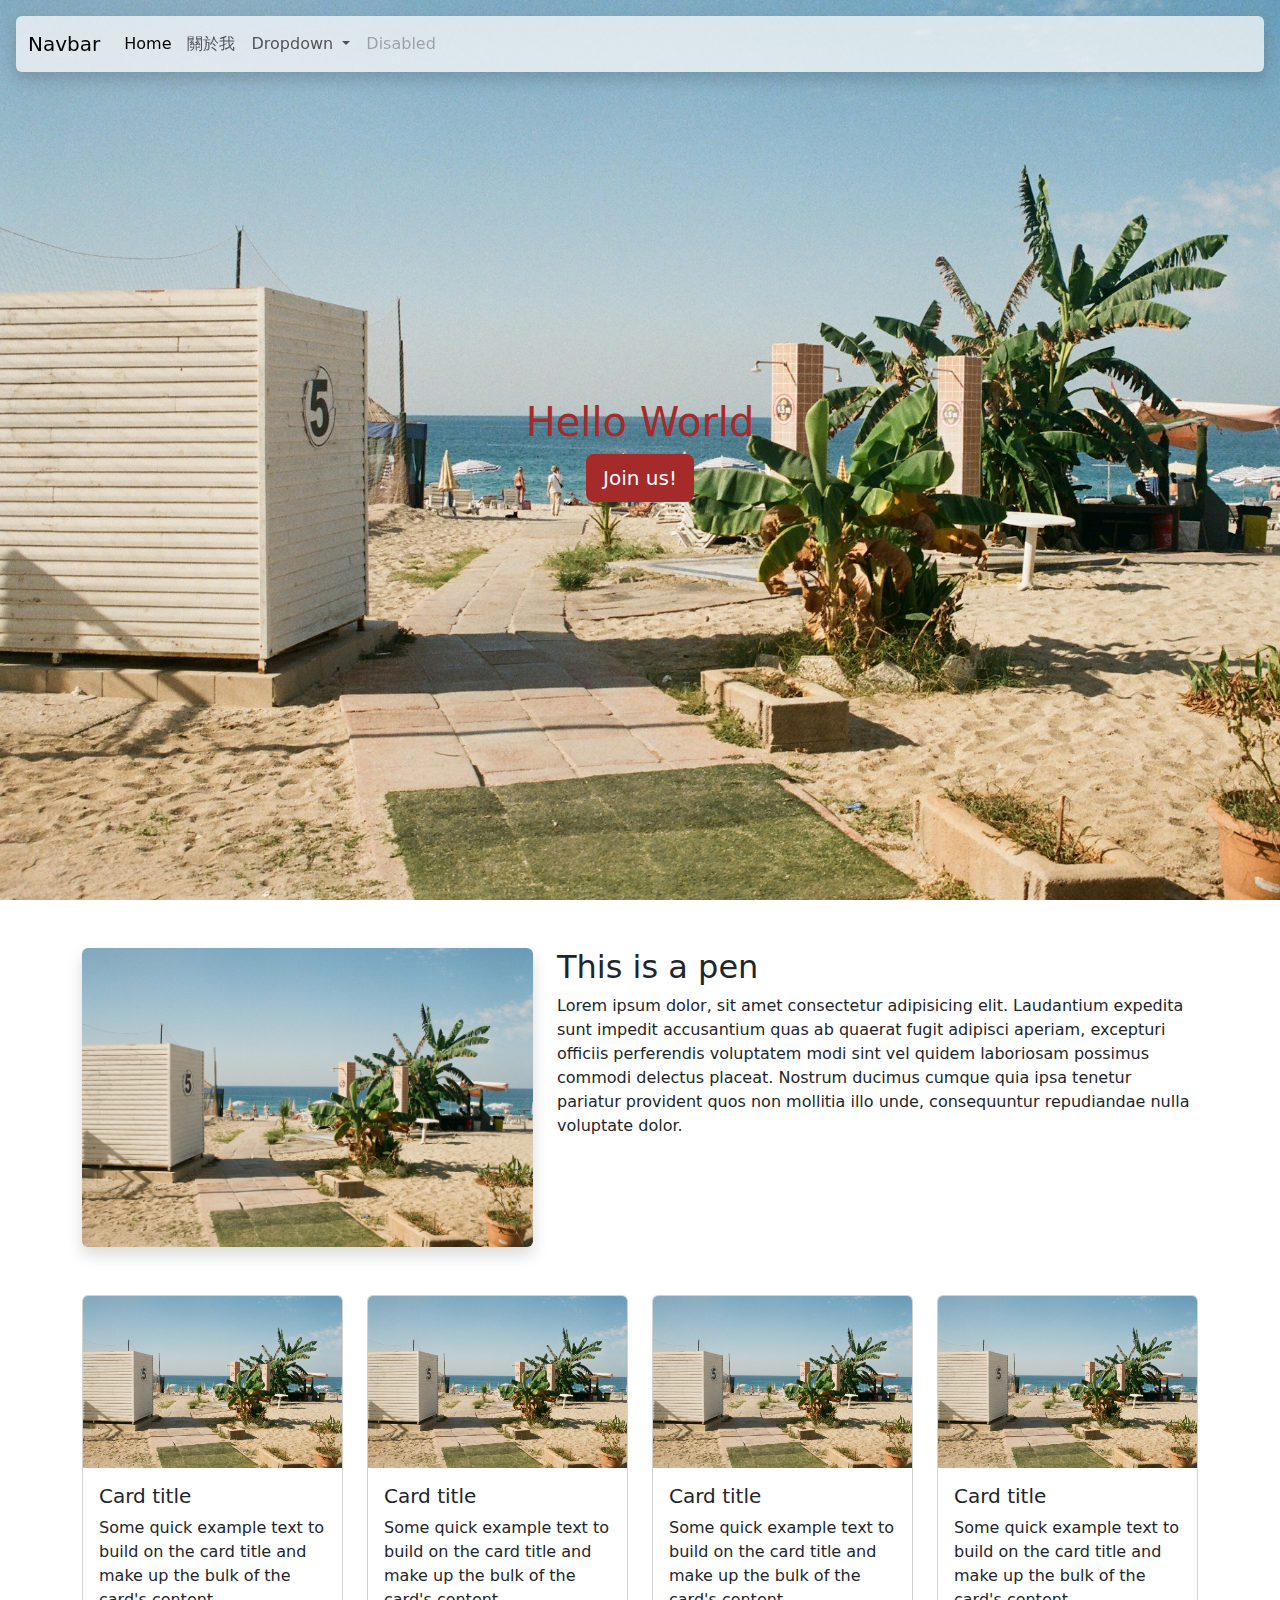
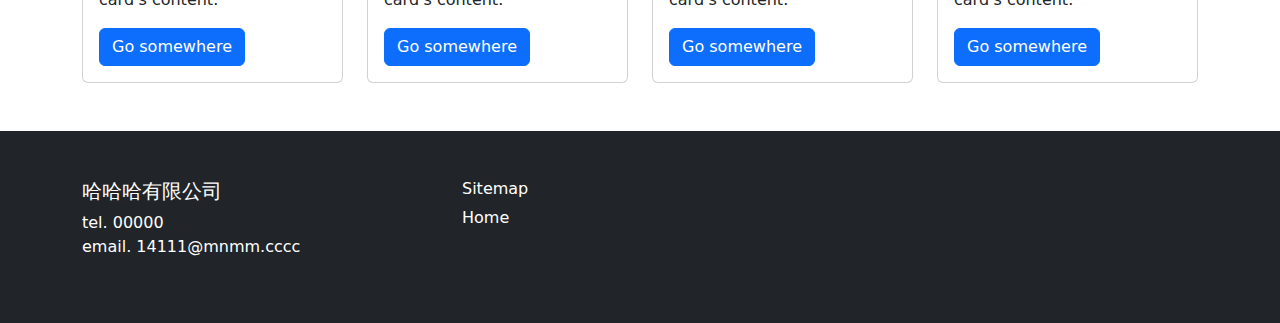
==== index.html @ 7af7a574 "Add files via upload" ====
<!doctype html>
<html lang="zh-Hant">

<head>
    <meta charset="utf-8">
    <meta name="viewport" content="width=device-width, initial-scale=1">
    <title>Bootstrap demo</title>

    <link href="https://cdn.jsdelivr.net/npm/bootstrap@5.3.3/dist/css/bootstrap.min.css" rel="stylesheet"
        integrity="sha384-QWTKZyjpPEjISv5WaRU9OFeRpok6YctnYmDr5pNlyT2bRjXh0JMhjY6hW+ALEwIH" crossorigin="anonymous">
    <link rel="stylesheet" href="style.css">

</head>

<body>
    <nav class="navbar navbar-expand-lg bg-body-tertiary fixed-top bg-opacity-75 m-3 rounded shadow">
        <div class="container-fluid">
            <a class="navbar-brand" href="#">Navbar</a>
            <button class="navbar-toggler" type="button" data-bs-toggle="collapse"
                data-bs-target="#navbarSupportedContent" aria-controls="navbarSupportedContent" aria-expanded="false"
                aria-label="Toggle navigation">
                <span class="navbar-toggler-icon"></span>
            </button>
            <div class="collapse navbar-collapse" id="navbarSupportedContent">
                <ul class="navbar-nav me-auto mb-2 mb-lg-0">
                    <li class="nav-item">
                        <a class="nav-link active" aria-current="page" href="index.html">Home</a>
                    </li>
                    <li class="nav-item">
                        <a class="nav-link" href="about.html">關於我</a>
                    </li>
                    <li class="nav-item dropdown">
                        <a class="nav-link dropdown-toggle" href="#" role="button" data-bs-toggle="dropdown"
                            aria-expanded="false">
                            Dropdown
                        </a>
                        <ul class="dropdown-menu">
                            <li><a class="dropdown-item" href="#">Action</a></li>
                            <li><a class="dropdown-item" href="#">Another action</a></li>
                            <li>
                                <hr class="dropdown-divider">
                            </li>
                            <li><a class="dropdown-item" href="#">Something else here</a></li>
                        </ul>
                    </li>
                    <li class="nav-item">
                        <a class="nav-link disabled" aria-disabled="true">Disabled</a>
                    </li>
                </ul>
            </div>
        </div>
    </nav>

    <!-- 這裡是大圖 -->
    <div class="heroimg w-100 vh-100 d-flex justify-content-center align-items-center">
        <div class="slogan">
            <h1 class="text-monkey">Hello World</h1>
            <div class="text-center">
                <a href="#" class="btn btn-lg btn-monkey">Join us!</a>
            </div>
        </div>
    </div>
    <!-- 大圖結束 -->

    <!-- 內容開始 -->
    <div class="container my-5">
        <div class="row">
            <div class="col-5">
                <img src="bg.jpg" class="img-fluid shadow rounded" alt="">
            </div>
            <div class="col">
                <h2>This is a pen</h2>
                <p>Lorem ipsum dolor, sit amet consectetur adipisicing elit. Laudantium expedita sunt impedit
                    accusantium quas ab quaerat fugit adipisci aperiam, excepturi officiis perferendis voluptatem modi
                    sint vel quidem laboriosam possimus commodi delectus placeat. Nostrum ducimus cumque quia ipsa
                    tenetur pariatur provident quos non mollitia illo unde, consequuntur repudiandae nulla voluptate
                    dolor.</p>
            </div>
        </div>
    </div>

    <!-- 卡片開始 -->
    <div class="container my-5">
        <div class="row">
            <div class="col">
                <div class="card">
                    <img src="bg.jpg" class="card-img-top" alt="...">
                    <div class="card-body">
                        <h5 class="card-title">Card title</h5>
                        <p class="card-text">Some quick example text to build on the card title and make up the bulk of
                            the card's content.</p>
                        <a href="#" class="btn btn-primary">Go somewhere</a>
                    </div>
                </div>
            </div>
            <div class="col">
                <div class="card">
                    <img src="bg.jpg" class="card-img-top" alt="...">
                    <div class="card-body">
                        <h5 class="card-title">Card title</h5>
                        <p class="card-text">Some quick example text to build on the card title and make up the bulk of
                            the card's content.</p>
                        <a href="#" class="btn btn-primary">Go somewhere</a>
                    </div>
                </div>
            </div>
            <div class="col">
                <div class="card">
                    <img src="bg.jpg" class="card-img-top" alt="...">
                    <div class="card-body">
                        <h5 class="card-title">Card title</h5>
                        <p class="card-text">Some quick example text to build on the card title and make up the bulk of
                            the card's content.</p>
                        <a href="#" class="btn btn-primary">Go somewhere</a>
                    </div>
                </div>
            </div>
            <div class="col">
                <div class="card">
                    <img src="bg.jpg" class="card-img-top" alt="...">
                    <div class="card-body">
                        <h5 class="card-title">Card title</h5>
                        <p class="card-text">Some quick example text to build on the card title and make up the bulk of
                            the card's content.</p>
                        <a href="#" class="btn btn-primary">Go somewhere</a>
                    </div>
                </div>
            </div>
        </div>
    </div>

    <div class="container-fluid bg-dark text-white py-5">
        <div class="container">
            <div class="row">
                <div class="col-4">
                    <h5>哈哈哈有限公司</h5>
                    <p>tel. 00000<br>
                        email. 14111@mnmm.cccc</p>
                </div>
                <div class="col">
                    <h6>Sitemap</h6>
                    <p>Home</p>
                    <p></p>
                </div>
            </div>
        </div>
    </div>


    <script src="https://cdn.jsdelivr.net/npm/bootstrap@5.3.3/dist/js/bootstrap.bundle.min.js"
        integrity="sha384-YvpcrYf0tY3lHB60NNkmXc5s9fDVZLESaAA55NDzOxhy9GkcIdslK1eN7N6jIeHz"
        crossorigin="anonymous"></script>
</body>

</html>
---- style.css ----
.heroimg {
    background-image: url(bg.jpg);
    background-size: cover;
}

.text-monkey {
    color: brown;
}

.btn-monkey {
    background-color: brown;
    color: #fff;
}

.btn-monkey:hover {
    background-color: rgb(198, 83, 83);
    color: #fff;
}

.card {
    transition: all .4s; /* 讓動畫產生漸變（不會突然跳出來）*/
}

.card:hover {
    transform: translate(-5px, -5px) rotate(-1deg); /* 往左移5px、上移5px、逆時針選轉1度 */
    box-shadow: 5px 5px 5px #e2e2e2; /* 陰影，右移5px、下移5px、模糊程度5px、陰影顏色 */
}
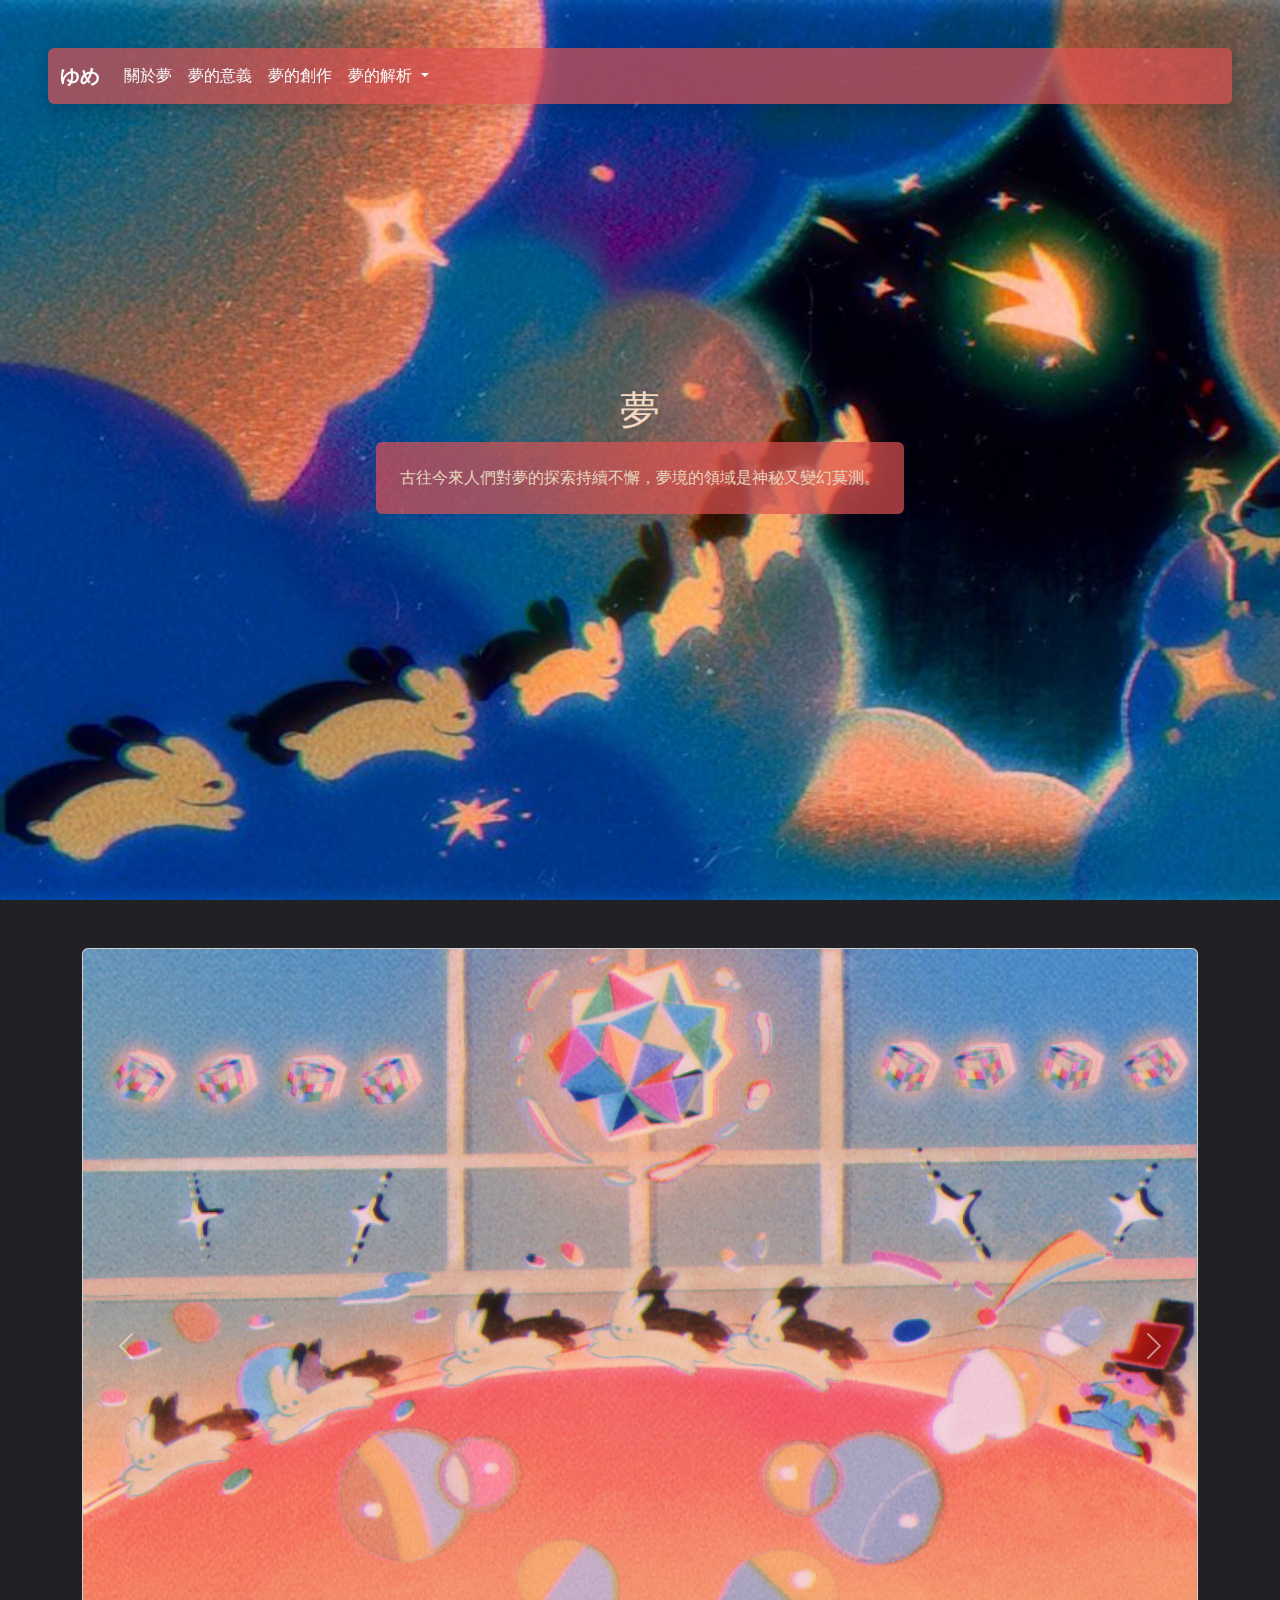
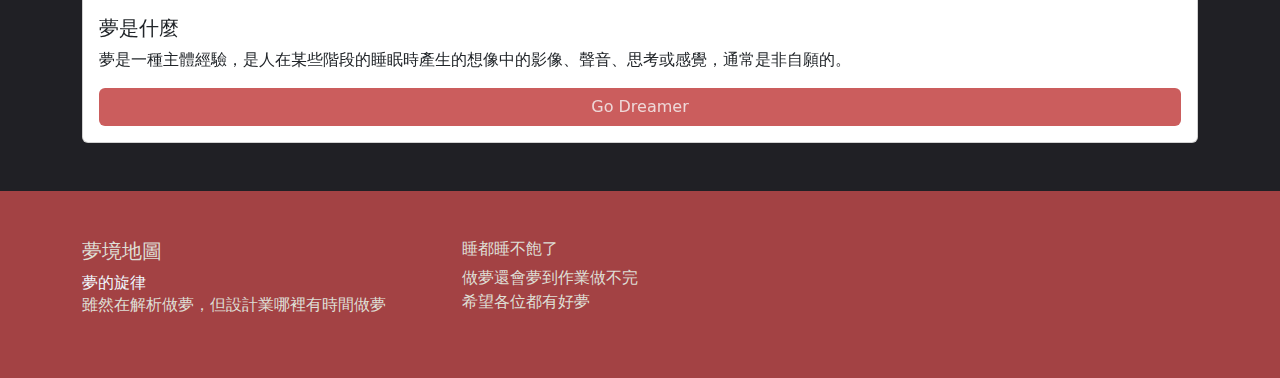
==== commit 244e01ea: "Add files via upload" ====
--- a/index.html
+++ b/index.html
@@ -4,143 +4,182 @@
 <head>
     <meta charset="utf-8">
     <meta name="viewport" content="width=device-width, initial-scale=1">
-    <title>Bootstrap demo</title>
+    <title>Yume</title>
 
     <link href="https://cdn.jsdelivr.net/npm/bootstrap@5.3.3/dist/css/bootstrap.min.css" rel="stylesheet"
         integrity="sha384-QWTKZyjpPEjISv5WaRU9OFeRpok6YctnYmDr5pNlyT2bRjXh0JMhjY6hW+ALEwIH" crossorigin="anonymous">
+
+    <script src="https://cdn.jsdelivr.net/npm/bootstrap@5.3.3/dist/js/bootstrap.bundle.min.js" integrity="sha384-YvpcrYf0tY3lHB60NNkmXc5s9fDVZLESaAA55NDzOxhy9GkcIdslK1eN7N6jIeHz" crossorigin="anonymous"></script>
+   
+    <script src="https://cdn.jsdelivr.net/npm/bootstrap@5.3.3/dist/js/bootstrap.bundle.min.js"
+        integrity="sha384-YvpcrYf0tY3lHB60NNkmXc5s9fDVZLESaAA55NDzOxhy9GkcIdslK1eN7N6jIeHz"
+        crossorigin="anonymous"></script>
+
     <link rel="stylesheet" href="style.css">
+    <style>
+        
+        body {
+            background-color: var(--custom-bg-color, #202025); 
+        }
+        #bgColorPicker {
+            width: 100%; 
+        }
+    </style>
 
 </head>
 
 <body>
-    <nav class="navbar navbar-expand-lg bg-body-tertiary fixed-top bg-opacity-75 m-3 rounded shadow">
+    
+    <nav class="navbar navbar-expand-lg custom-bg-color fixed-top bg-opacity-90 m-5 rounded shadow">
         <div class="container-fluid">
-            <a class="navbar-brand" href="#">Navbar</a>
-            <button class="navbar-toggler" type="button" data-bs-toggle="collapse"
-                data-bs-target="#navbarSupportedContent" aria-controls="navbarSupportedContent" aria-expanded="false"
-                aria-label="Toggle navigation">
-                <span class="navbar-toggler-icon"></span>
-            </button>
+            <a class="navbar-brand text-light fw-bold" href="#">ゆめ</a>
+            
             <div class="collapse navbar-collapse" id="navbarSupportedContent">
                 <ul class="navbar-nav me-auto mb-2 mb-lg-0">
                     <li class="nav-item">
-                        <a class="nav-link active" aria-current="page" href="index.html">Home</a>
+                        <a class="nav-link active text-light " aria-current="page" href="index.html  "  >關於夢</a>
                     </li>
                     <li class="nav-item">
-                        <a class="nav-link" href="about.html">關於我</a>
+                        <a class="nav-link text-light " href="aboutyume.html" target="_blank">夢的意義</a>
+                    <li class="nav-item">
+                        <a class="nav-link text-light" href="about.html">夢的創作</a>
                     </li>
                     <li class="nav-item dropdown">
-                        <a class="nav-link dropdown-toggle" href="#" role="button" data-bs-toggle="dropdown"
+                        <a class="nav-link dropdown-toggle text-light" href="#" role="button" data-bs-toggle="dropdown"
                             aria-expanded="false">
-                            Dropdown
+                            夢的解析
                         </a>
-                        <ul class="dropdown-menu">
-                            <li><a class="dropdown-item" href="#">Action</a></li>
-                            <li><a class="dropdown-item" href="#">Another action</a></li>
+                        <ul class="dropdown-menu custom-dropdown-bg">
+
+                            <li><a class="dropdown-item text-light " href="#">預知夢</a></li>
+                            <li><a class="dropdown-item text-light " href="#">清醒夢</a></li>
+                            <li><a class="dropdown-item text-light " href="#">夢的力量</a></li>
                             <li>
                                 <hr class="dropdown-divider">
                             </li>
-                            <li><a class="dropdown-item" href="#">Something else here</a></li>
+                            <li><a class="dropdown-item text-light" href="#">控夢</a></li>
                         </ul>
                     </li>
                     <li class="nav-item">
-                        <a class="nav-link disabled" aria-disabled="true">Disabled</a>
+                        <a class="nav-link disabled" aria-disabled="true"></a>
                     </li>
                 </ul>
             </div>
         </div>
     </nav>
 
-    <!-- 這裡是大圖 -->
+
     <div class="heroimg w-100 vh-100 d-flex justify-content-center align-items-center">
-        <div class="slogan">
-            <h1 class="text-monkey">Hello World</h1>
-            <div class="text-center">
-                <a href="#" class="btn btn-lg btn-monkey">Join us!</a>
+        <div class="slogan text-center">
+            <h1 class="text-yume justify-content-center">夢</h1>
+
+
+            <div class="text-ymw bg-opacity rounded p-4">
+                <p class="ymw-color justify-content-center">
+                    古往今來人們對夢的探索持續不懈，夢境的領域是神秘又變幻莫測。
+                </p>
+                <!--<a href="#" class="btn btn-lg btn-monkey">Join us!</a>-->
             </div>
-        </div>
-    </div>
-    <!-- 大圖結束 -->
 
-    <!-- 內容開始 -->
-    <div class="container my-5">
-        <div class="row">
-            <div class="col-5">
-                <img src="bg.jpg" class="img-fluid shadow rounded" alt="">
-            </div>
-            <div class="col">
-                <h2>This is a pen</h2>
-                <p>Lorem ipsum dolor, sit amet consectetur adipisicing elit. Laudantium expedita sunt impedit
-                    accusantium quas ab quaerat fugit adipisci aperiam, excepturi officiis perferendis voluptatem modi
-                    sint vel quidem laboriosam possimus commodi delectus placeat. Nostrum ducimus cumque quia ipsa
-                    tenetur pariatur provident quos non mollitia illo unde, consequuntur repudiandae nulla voluptate
-                    dolor.</p>
-            </div>
         </div>
     </div>
 
-    <!-- 卡片開始 -->
+
+
+
+    <!-- 卡片 -->
     <div class="container my-5">
-        <div class="row">
-            <div class="col">
-                <div class="card">
-                    <img src="bg.jpg" class="card-img-top" alt="...">
-                    <div class="card-body">
-                        <h5 class="card-title">Card title</h5>
-                        <p class="card-text">Some quick example text to build on the card title and make up the bulk of
-                            the card's content.</p>
-                        <a href="#" class="btn btn-primary">Go somewhere</a>
+      
+        <div id="cardCarousel" class="carousel slide" data-ride="carousel">
+            <div class="carousel-inner">
+                <!-- 卡片1 -->
+                <div class="carousel-item active">
+                    <div class="row">
+                        <div class="col card-col">
+                            <div class="card">
+                                <img src="2222.jpeg" class="card-img-top" alt="...">
+                                <div class="card-body">
+                                    <h5 class="card-title">夢是什麼</h5>
+                                    <p class="card-text">夢是一種主體經驗，是人在某些階段的睡眠時產生的想像中的影像、聲音、思考或感覺，通常是非自願的。</p>
+                                    <a href="aboutyume.html" class="btn  ">Go Dreamer</a>
+                                </div>
+                            </div>
+                        </div>
+                    </div>
+                </div>
+                <!-- 卡片2 -->
+                <div class="carousel-item">
+                    <div class="row ">
+                        <div class="col card-col">
+                            <div class="card">
+                                <img src="333.jpeg" class="card-img-top" alt="...">
+                                <div class="card-body">
+                                    <h5 class="card-title">夢的開端與延伸</h5>
+                                    <p class="card-text">生物學博士瓦瑞拉用腦波圖來實驗比較這兩種狀態後發現，「對於一般腦部功能的測量，清楚自己在做夢，與普通作夢竟然沒有任何差別。</p>
+                                    <a href="#" class="btn ">Go Dreamer</a>
+                                </div>
+                            </div>
+                        </div>
+                    </div>
+                </div>
+                <!-- 卡片3 -->
+                <div class="carousel-item">
+                    <div class="row">
+                        <div class="col card-col">
+                            <div class="card">
+                                <img src="7.png" class="card-img-top" alt="...">
+                                <div class="card-body">
+                                    <h5 class="card-title">夢與感官</h5>
+                                    <p class="card-text">每個人都要做夢，甚至每天都會做夢，只是大部分的夢在醒來之後就會忘記，只要思維能力在，夢就會一直伴隨著你。</p>
+                                    <a href="#" class="btn ">Go Dreamer</a>
+                                </div>
+                            </div>
+                        </div>
+                    </div>
+                </div>
+                <!-- 卡片4 -->
+                <div class="carousel-item">
+                    <div class="row">
+                        <div class="col card-col">
+                            <div class="card">
+                                <img src="5.jpeg" class="card-img-top" alt="...">
+                                <div class="card-body">
+                                    <h5 class="card-title">夢境與藝術領域</h5>
+                                    <p class="card-text">幾個世紀以來，夢境一直吸引著哲學家和藝術家。夢中場景被認為是神聖的信息，也是激發創造力的一種方式。</p>
+                                    <a href="#" class="btn ">Go Dreamer</a>
+                                </div>
+                            </div>
+                        </div>
                     </div>
                 </div>
             </div>
-            <div class="col">
-                <div class="card">
-                    <img src="bg.jpg" class="card-img-top" alt="...">
-                    <div class="card-body">
-                        <h5 class="card-title">Card title</h5>
-                        <p class="card-text">Some quick example text to build on the card title and make up the bulk of
-                            the card's content.</p>
-                        <a href="#" class="btn btn-primary">Go somewhere</a>
-                    </div>
-                </div>
-            </div>
-            <div class="col">
-                <div class="card">
-                    <img src="bg.jpg" class="card-img-top" alt="...">
-                    <div class="card-body">
-                        <h5 class="card-title">Card title</h5>
-                        <p class="card-text">Some quick example text to build on the card title and make up the bulk of
-                            the card's content.</p>
-                        <a href="#" class="btn btn-primary">Go somewhere</a>
-                    </div>
-                </div>
-            </div>
-            <div class="col">
-                <div class="card">
-                    <img src="bg.jpg" class="card-img-top" alt="...">
-                    <div class="card-body">
-                        <h5 class="card-title">Card title</h5>
-                        <p class="card-text">Some quick example text to build on the card title and make up the bulk of
-                            the card's content.</p>
-                        <a href="#" class="btn btn-primary">Go somewhere</a>
-                    </div>
-                </div>
-            </div>
+            
+            <button class="carousel-control-prev" type="button" data-bs-target="#cardCarousel" data-bs-slide="prev">
+                <span class="carousel-control-prev-icon" aria-hidden="true"></span>
+                <span class="visually-hidden"></span>
+            </button>
+            <button class="carousel-control-next" type="button" data-bs-target="#cardCarousel" data-bs-slide="next">
+                <span class="carousel-control-next-icon" aria-hidden="true"></span>
+                <span class="visually-hidden"></span>
+            </button>
         </div>
     </div>
+    
 
-    <div class="container-fluid bg-dark text-white py-5">
-        <div class="container">
+    <div class="container-fluid  bg-opacity  text-white py-5">
+        <div class="container dd">
             <div class="row">
                 <div class="col-4">
-                    <h5>哈哈哈有限公司</h5>
-                    <p>tel. 00000<br>
-                        email. 14111@mnmm.cccc</p>
+                    <h5>夢境地圖</h5>
+                    <a href="https://www.youtube.com/watch?v=dQw4w9WgXcQ" target= _blank style="color:aliceblue ; text-decoration: none;">夢的旋律</a>
+                    <h6>雖然在解析做夢，但設計業哪裡有時間做夢</h6>
+                        
                 </div>
-                <div class="col">
-                    <h6>Sitemap</h6>
-                    <p>Home</p>
-                    <p></p>
+                <div class="col ">
+                    <h6>睡都睡不飽了</h6>
+                    <p>做夢還會夢到作業做不完 <br>
+                    希望各位都有好夢</p>
+                    
                 </div>
             </div>
         </div>
--- a/style.css
+++ b/style.css
@@ -1,12 +1,92 @@
+.custom-bg-color {
+    background-color: rgba(219, 81, 81, 0.7);
+}
+
 .heroimg {
-    background-image: url(bg.jpg);
+    background-image: url(1111.jpeg);
     background-size: cover;
 }
 
-.text-monkey {
-    color: brown;
+.custom-dropdown-bg {
+    background-color: rgba(219, 81, 81, 0.7);
+    /* opacity: 0.75; 透明度 */
 }
 
+.custom-dropdown-bg .dropdown-item:hover {
+    color: rgb(85, 22, 22);
+   
+    text-shadow: 2px 2px 4px rgba(137, 18, 18, 0.5);
+    
+    font-size: 1.1em;
+    
+}
+
+
+
+.text-yume {
+    color: rgb(243, 217, 195);
+}
+
+.text-ymw {
+    color: rgb(230, 213, 191);
+}
+
+.bg-opacity {
+    background-color: rgba(219, 81, 81, 0.7);
+}
+
+.rounded {
+    border-radius: 30px;
+   
+}
+
+.text-center {
+    text-align: center;
+   
+}
+
+.ymw-color {
+    margin: 0;
+    
+}
+
+
+.carousel-control-prev-icon,
+.carousel-control-next-icon {
+    background-color: transparent;
+}
+
+
+.carousel-control-prev {
+    left: -40px;
+}
+
+.carousel-control-next {
+    right: -40px;
+}
+
+.card-col {
+    width: 100%; 
+    max-width: 100%; 
+    margin: 0 auto; 
+   
+}
+
+
+
+.card {
+    height: 100%; 
+}
+
+
+.card-body {
+    display: flex;
+    flex-direction: column;
+   
+}
+
+
+/*
 .btn-monkey {
     background-color: brown;
     color: #fff;
@@ -16,12 +96,43 @@
     background-color: rgb(198, 83, 83);
     color: #fff;
 }
-
+*/
 .card {
-    transition: all .4s; /* 讓動畫產生漸變（不會突然跳出來）*/
+    transition: all .4s;
 }
 
 .card:hover {
-    transform: translate(-5px, -5px) rotate(-1deg); /* 往左移5px、上移5px、逆時針選轉1度 */
-    box-shadow: 5px 5px 5px #e2e2e2; /* 陰影，右移5px、下移5px、模糊程度5px、陰影顏色 */
+    
+    box-shadow: 5px 5px 5px #e2e2e2;
+}
+.btn{
+    color: #eed8d8;
+    background: #cb5d5d;
+    
+}
+
+
+.dd{
+    color: #deded5;
+    
+}
+.img-large {
+    width: 100%;
+    height: auto;
+    margin-top: 80px; 
+}
+
+.col-ab{
+    width: 80%;
+    height: auto;
+    margin-top: 120px;
+    text-align: center;
+    
+}
+.col-abb{
+    width: 50%;
+    height: auto;
+    margin-top: 120px;
+    text-align: center;
+    
 }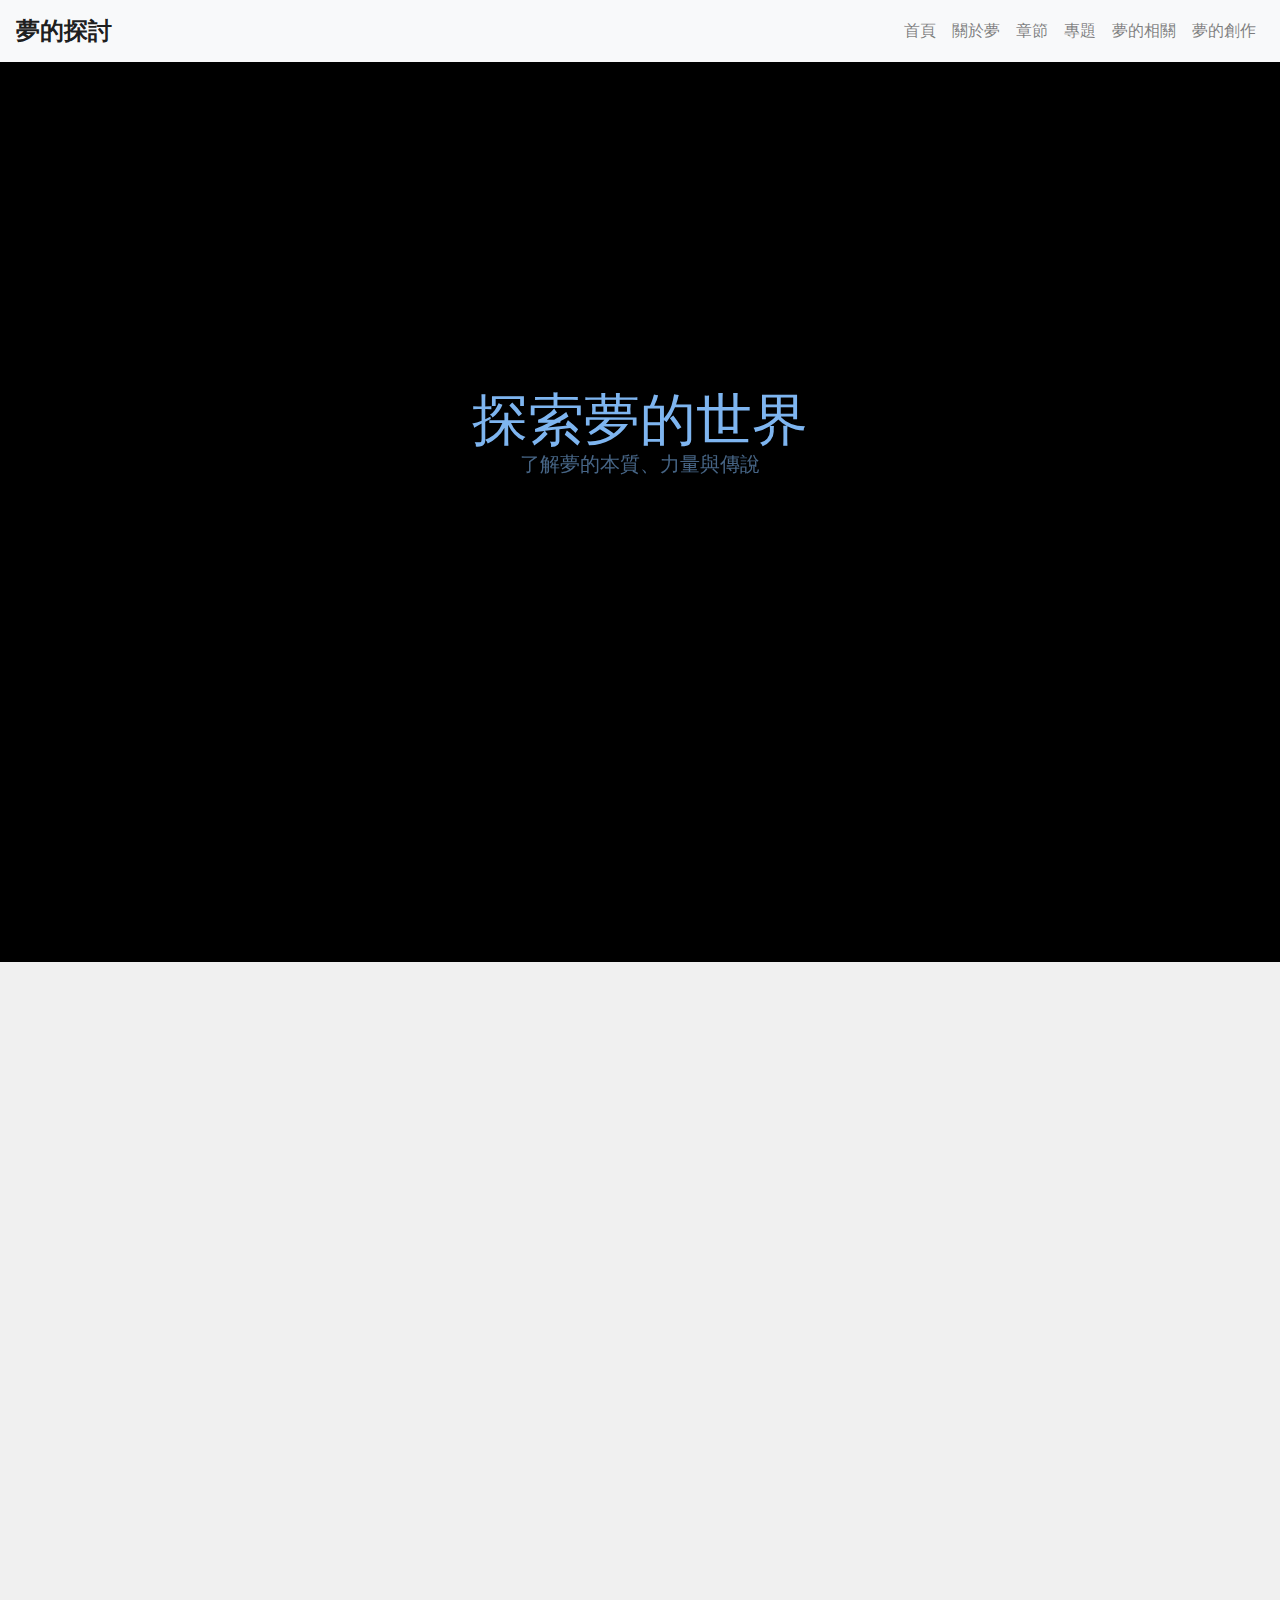
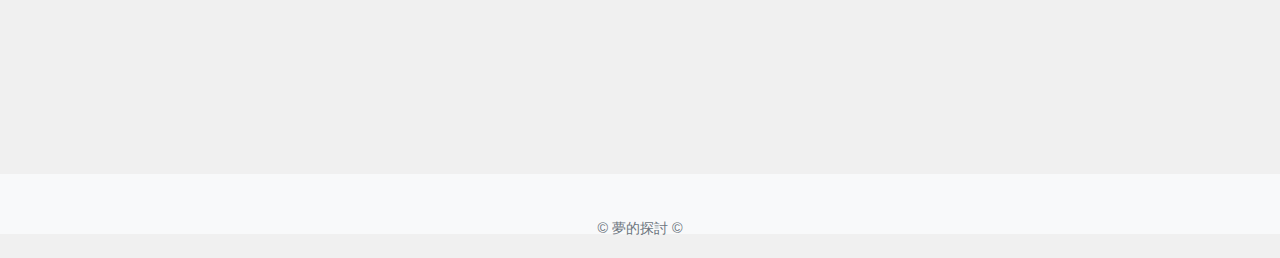
==== commit 97382ff1: "Add files via upload" ====
--- a/index.html
+++ b/index.html
@@ -1,194 +1,120 @@
-<!doctype html>
-<html lang="zh-Hant">
-
-<head>
-    <meta charset="utf-8">
-    <meta name="viewport" content="width=device-width, initial-scale=1">
-    <title>Yume</title>
-
-    <link href="https://cdn.jsdelivr.net/npm/bootstrap@5.3.3/dist/css/bootstrap.min.css" rel="stylesheet"
-        integrity="sha384-QWTKZyjpPEjISv5WaRU9OFeRpok6YctnYmDr5pNlyT2bRjXh0JMhjY6hW+ALEwIH" crossorigin="anonymous">
-
-    <script src="https://cdn.jsdelivr.net/npm/bootstrap@5.3.3/dist/js/bootstrap.bundle.min.js" integrity="sha384-YvpcrYf0tY3lHB60NNkmXc5s9fDVZLESaAA55NDzOxhy9GkcIdslK1eN7N6jIeHz" crossorigin="anonymous"></script>
-   
-    <script src="https://cdn.jsdelivr.net/npm/bootstrap@5.3.3/dist/js/bootstrap.bundle.min.js"
-        integrity="sha384-YvpcrYf0tY3lHB60NNkmXc5s9fDVZLESaAA55NDzOxhy9GkcIdslK1eN7N6jIeHz"
-        crossorigin="anonymous"></script>
-
-    <link rel="stylesheet" href="style.css">
-    <style>
-        
-        body {
-            background-color: var(--custom-bg-color, #202025); 
-        }
-        #bgColorPicker {
-            width: 100%; 
-        }
-    </style>
-
-</head>
-
-<body>
-    
-    <nav class="navbar navbar-expand-lg custom-bg-color fixed-top bg-opacity-90 m-5 rounded shadow">
-        <div class="container-fluid">
-            <a class="navbar-brand text-light fw-bold" href="#">ゆめ</a>
-            
-            <div class="collapse navbar-collapse" id="navbarSupportedContent">
-                <ul class="navbar-nav me-auto mb-2 mb-lg-0">
-                    <li class="nav-item">
-                        <a class="nav-link active text-light " aria-current="page" href="index.html  "  >關於夢</a>
-                    </li>
-                    <li class="nav-item">
-                        <a class="nav-link text-light " href="aboutyume.html" target="_blank">夢的意義</a>
-                    <li class="nav-item">
-                        <a class="nav-link text-light" href="about.html">夢的創作</a>
-                    </li>
-                    <li class="nav-item dropdown">
-                        <a class="nav-link dropdown-toggle text-light" href="#" role="button" data-bs-toggle="dropdown"
-                            aria-expanded="false">
-                            夢的解析
-                        </a>
-                        <ul class="dropdown-menu custom-dropdown-bg">
-
-                            <li><a class="dropdown-item text-light " href="#">預知夢</a></li>
-                            <li><a class="dropdown-item text-light " href="#">清醒夢</a></li>
-                            <li><a class="dropdown-item text-light " href="#">夢的力量</a></li>
-                            <li>
-                                <hr class="dropdown-divider">
-                            </li>
-                            <li><a class="dropdown-item text-light" href="#">控夢</a></li>
-                        </ul>
-                    </li>
-                    <li class="nav-item">
-                        <a class="nav-link disabled" aria-disabled="true"></a>
-                    </li>
-                </ul>
-            </div>
-        </div>
-    </nav>
-
-
-    <div class="heroimg w-100 vh-100 d-flex justify-content-center align-items-center">
-        <div class="slogan text-center">
-            <h1 class="text-yume justify-content-center">夢</h1>
-
-
-            <div class="text-ymw bg-opacity rounded p-4">
-                <p class="ymw-color justify-content-center">
-                    古往今來人們對夢的探索持續不懈，夢境的領域是神秘又變幻莫測。
-                </p>
-                <!--<a href="#" class="btn btn-lg btn-monkey">Join us!</a>-->
-            </div>
-
-        </div>
-    </div>
-
-
-
-
-    <!-- 卡片 -->
-    <div class="container my-5">
-      
-        <div id="cardCarousel" class="carousel slide" data-ride="carousel">
-            <div class="carousel-inner">
-                <!-- 卡片1 -->
-                <div class="carousel-item active">
-                    <div class="row">
-                        <div class="col card-col">
-                            <div class="card">
-                                <img src="2222.jpeg" class="card-img-top" alt="...">
-                                <div class="card-body">
-                                    <h5 class="card-title">夢是什麼</h5>
-                                    <p class="card-text">夢是一種主體經驗，是人在某些階段的睡眠時產生的想像中的影像、聲音、思考或感覺，通常是非自願的。</p>
-                                    <a href="aboutyume.html" class="btn  ">Go Dreamer</a>
-                                </div>
-                            </div>
-                        </div>
-                    </div>
-                </div>
-                <!-- 卡片2 -->
-                <div class="carousel-item">
-                    <div class="row ">
-                        <div class="col card-col">
-                            <div class="card">
-                                <img src="333.jpeg" class="card-img-top" alt="...">
-                                <div class="card-body">
-                                    <h5 class="card-title">夢的開端與延伸</h5>
-                                    <p class="card-text">生物學博士瓦瑞拉用腦波圖來實驗比較這兩種狀態後發現，「對於一般腦部功能的測量，清楚自己在做夢，與普通作夢竟然沒有任何差別。</p>
-                                    <a href="#" class="btn ">Go Dreamer</a>
-                                </div>
-                            </div>
-                        </div>
-                    </div>
-                </div>
-                <!-- 卡片3 -->
-                <div class="carousel-item">
-                    <div class="row">
-                        <div class="col card-col">
-                            <div class="card">
-                                <img src="7.png" class="card-img-top" alt="...">
-                                <div class="card-body">
-                                    <h5 class="card-title">夢與感官</h5>
-                                    <p class="card-text">每個人都要做夢，甚至每天都會做夢，只是大部分的夢在醒來之後就會忘記，只要思維能力在，夢就會一直伴隨著你。</p>
-                                    <a href="#" class="btn ">Go Dreamer</a>
-                                </div>
-                            </div>
-                        </div>
-                    </div>
-                </div>
-                <!-- 卡片4 -->
-                <div class="carousel-item">
-                    <div class="row">
-                        <div class="col card-col">
-                            <div class="card">
-                                <img src="5.jpeg" class="card-img-top" alt="...">
-                                <div class="card-body">
-                                    <h5 class="card-title">夢境與藝術領域</h5>
-                                    <p class="card-text">幾個世紀以來，夢境一直吸引著哲學家和藝術家。夢中場景被認為是神聖的信息，也是激發創造力的一種方式。</p>
-                                    <a href="#" class="btn ">Go Dreamer</a>
-                                </div>
-                            </div>
-                        </div>
-                    </div>
-                </div>
-            </div>
-            
-            <button class="carousel-control-prev" type="button" data-bs-target="#cardCarousel" data-bs-slide="prev">
-                <span class="carousel-control-prev-icon" aria-hidden="true"></span>
-                <span class="visually-hidden"></span>
-            </button>
-            <button class="carousel-control-next" type="button" data-bs-target="#cardCarousel" data-bs-slide="next">
-                <span class="carousel-control-next-icon" aria-hidden="true"></span>
-                <span class="visually-hidden"></span>
-            </button>
-        </div>
-    </div>
-    
-
-    <div class="container-fluid  bg-opacity  text-white py-5">
-        <div class="container dd">
-            <div class="row">
-                <div class="col-4">
-                    <h5>夢境地圖</h5>
-                    <a href="https://www.youtube.com/watch?v=dQw4w9WgXcQ" target= _blank style="color:aliceblue ; text-decoration: none;">夢的旋律</a>
-                    <h6>雖然在解析做夢，但設計業哪裡有時間做夢</h6>
-                        
-                </div>
-                <div class="col ">
-                    <h6>睡都睡不飽了</h6>
-                    <p>做夢還會夢到作業做不完 <br>
-                    希望各位都有好夢</p>
-                    
-                </div>
-            </div>
-        </div>
-    </div>
-
-
-    <script src="https://cdn.jsdelivr.net/npm/bootstrap@5.3.3/dist/js/bootstrap.bundle.min.js"
-        integrity="sha384-YvpcrYf0tY3lHB60NNkmXc5s9fDVZLESaAA55NDzOxhy9GkcIdslK1eN7N6jIeHz"
-        crossorigin="anonymous"></script>
-</body>
-
+<!DOCTYPE html>
+<html lang="tw">
+
+<head>
+    <meta charset="UTF-8">
+    <meta name="viewport" content="width=device-width, initial-scale=1.0">
+    <title>夢境地圖</title>
+    <!-- Bootstrap CSS -->
+    <link href="https://maxcdn.bootstrapcdn.com/bootstrap/4.5.2/css/bootstrap.min.css" rel="stylesheet">
+    <!-- Custom CSS -->
+    <link rel="stylesheet" href="css/style.css">
+</head>
+
+<body>
+    <!-- Navbar -->
+    <nav class="navbar navbar-expand-lg navbar-light bg-light">
+        <a class="navbar-brand" href="index.html">夢的探討</a>
+        <button class="navbar-toggler" type="button" data-toggle="collapse" data-target="#navbarNav"
+            aria-controls="navbarNav" aria-expanded="false" aria-label="Toggle navigation">
+            <span class="navbar-toggler-icon"></span>
+        </button>
+        <div class="collapse navbar-collapse" id="navbarNav">
+            <ul class="navbar-nav ml-auto">
+                <li class="nav-item"><a class="nav-link" href="index.html">首頁</a></li>
+                <li class="nav-item"><a class="nav-link" href="about.html">關於夢</a></li>
+                <li class="nav-item"><a class="nav-link" href="chapter1.html">章節</a></li>
+                <li class="nav-item"><a class="nav-link" href="chapter2.html">專題</a></li>
+                <li class="nav-item"><a class="nav-link" href="resources.html">夢的相關</a></li>
+                <li class="nav-item"><a class="nav-link" href="contact.html">夢的創作</a></li>
+            </ul>
+        </div>
+    </nav>
+
+    <!-- Main Content -->
+    <header class="main-header">
+        <div class="container text-center">
+            <h1 class="display-4">探索夢的世界</h1>
+            <p class="lead">了解夢的本質、力量與傳說</p>
+            <a class="btn btn-white btn-lg " href="chapter1.html" role="button">進入夢境</a>
+        </div>
+    </header>
+
+    <section class="latest-updates py-5">
+        <div class="container">
+            <h2 class="text-center">踏入夢境域</h2>
+            <div class="row">
+                <div class="col-md-4">
+                    <div class="card">
+                        <img src="ak-02.jpg" class="card-img-top" alt="...">
+                        <div class="card-body">
+                            <h5 class="card-title">直夢</h5>
+                            <p class="card-text">即夢見什麼就發生什麼。</p>
+                            <a href="#" class="btn btn-white ">Dreamimg...</a>
+                        </div>
+                    </div>
+                </div>
+                <div class="col-md-4">
+                    <div class="card">
+                        <img src="ak-03.jpg" class="card-img-top" alt="...">
+                        <div class="card-body">
+                            <h5 class="card-title">象夢</h5>
+                            <p class="card-text">夢意在夢境內容中通過象徵手段表現出來。</p>
+                            <a href="#" class="btn btn-white">Dreamimg...</a>
+                        </div>
+                    </div>
+                </div>
+                <div class="col-md-4">
+                    <div class="card">
+                        <img src="ak_ 1.jpg" class="card-img-top" alt="...">
+                        <div class="card-body">
+                            <h5 class="card-title">人夢</h5>
+                            <p class="card-text">同樣的夢境對於不同的人有不同的意義。</p>
+                            <a href="#" class="btn btn-white">Dreamimg...</a>
+                        </div>
+                    </div>
+                </div>
+            </div>
+        </div>
+    </section>
+
+    <!-- Footer -->
+    <footer class="footer bg-light text-center text-lg-start py-4">
+        <div class="container">
+            <p class="text-muted">© 夢的探討 ©</p>
+        </div>
+    </footer>
+
+    <!-- Bootstrap JS and dependencies -->
+    <script src="https://code.jquery.com/jquery-3.5.1.slim.min.js"></script>
+    <script src="https://cdn.jsdelivr.net/npm/@popperjs/core@2.9.3/dist/umd/popper.min.js"></script>
+    <script src="https://maxcdn.bootstrapcdn.com/bootstrap/4.5.2/js/bootstrap.min.js"></script>
+    <!-- GSAP -->
+    <script src="https://cdnjs.cloudflare.com/ajax/libs/gsap/3.10.4/gsap.min.js"></script>
+    <!-- Custom JS -->
+    <script src="js/script.js"></script>
+    
+
+
+
+    <script>
+        // Ensure footer stays at the bottom
+        function adjustFooterPosition() {
+            const footer = document.querySelector('.footer');
+            const bodyHeight = document.body.clientHeight;
+            const windowHeight = window.innerHeight;
+            if (bodyHeight < windowHeight) {
+                footer.style.position = 'fixed';
+                footer.style.bottom = '0';
+                footer.style.width = '100%';
+            } else {
+                footer.style.position = 'static';
+            }
+        }
+
+        window.addEventListener('load', adjustFooterPosition);
+        window.addEventListener('resize', adjustFooterPosition);
+    </script>
+</body>
+
 </html>--- a/css/style.css
+++ b/css/style.css
@@ -0,0 +1,436 @@
+body {
+  font-family: Arial, sans-serif;
+  cursor: url('assets/cursor.png') auto; /* 自定义光标 */
+}
+
+.navbar-brand {
+  font-size: 1.5rem;
+  font-weight: bold;
+}
+
+.main-header {
+  background-color: #000000;
+  height: 100vh;
+  color: #82baf6; /* 修改颜色值 */
+  display: flex;
+  align-items: center;
+  justify-content: center;
+  flex-direction: column;
+}
+
+.btn {
+  color: aliceblue;
+  background-color: #4a67d0;
+  margin-top: 5rem; /* 调整顶部间距 */
+}
+
+.latest-updates .card {
+  margin-bottom: 20px;
+}
+
+.footer {
+  position: fixed;
+  bottom: 0;
+  width: 100%;
+  height: 60px;
+  line-height: 60px;
+  background-color: #f8f9fa; /* 添加背景颜色 */
+}
+
+.chapter-content,
+.articles-content,
+.resources-content,
+.contact-content {
+  padding: 2rem 0;
+}
+
+.chapter-text,
+.articles-list,
+.resources-list,
+.contact-content form {
+  margin-top: 1.5rem;
+}
+
+.btn-primary {
+  background-color: #007bff;
+  border-color: #007bff;
+}
+
+.about-content {
+  padding: 150px 0;
+  background: #000000;
+  color: #ffffff;
+  text-align: center; /* 居中对齐文本 */
+  position: relative; /* 用于星星动画的相对定位 */
+  overflow: hidden; /* 隐藏溢出的星星 */
+}
+
+.about-content img {
+  display: block;
+  margin: auto; /* 居中对齐图片 */
+}
+
+.star {
+  position: absolute;
+  width: 2px;
+  height: 2px;
+  background-color: white;
+  border-radius: 50%;
+  pointer-events: none;
+  animation: star-fall linear infinite;
+}
+
+.star::before {
+  content: "★";
+  font-size: 12px;
+  color: #f0f0f0;
+  position: absolute;
+  top: -6px;
+  left: -6px;
+}
+
+@keyframes star-fall {
+  0% {
+    transform: translateY(-100vh) rotateZ(0deg);
+    opacity: 1;
+  }
+  100% {
+    transform: translateY(100vh) rotateZ(720deg);
+    opacity: 0;
+  }
+}
+
+.text-content {
+  text-align: center;
+  margin-top: 50px; /* 调整顶部间距 */
+  height: 100vh;
+  padding: 0;
+  background-color: #c7d6e5; /* 设置背景色 */
+  border-radius: 0;
+  box-shadow: 0 0 10px rgba(0, 0, 0, 0.1); /* 添加阴影效果 */
+}
+body {
+  font-family: 'Arial', sans-serif;
+  background-color: #f0f0f0;
+  margin: 0;
+  padding: 0;
+}
+
+.navbar-brand {
+  font-size: 1.5rem;
+  font-weight: bold;
+}
+
+.chapter-content {
+  padding-top: 100px;
+  background-color: #ffffff;
+  text-align: center;
+}
+
+.chapter-text {
+  margin-top: 50px;
+}
+
+.chapter-text p {
+  text-align: justify;
+  line-height: 1.6;
+  margin-bottom: 1rem;
+}
+
+.chapter-text img {
+  margin-top: 50px;
+  max-width: 100%;
+  height: auto;
+}
+
+.footer {
+  position: fixed;
+  bottom: 1;
+  width: 100%;
+  background-color: #4b6278;
+  text-align: center;
+}
+
+/* Media Query for Navbar on Small Screens */
+@media (max-width: 768px) {
+  .navbar-nav {
+      flex-direction: column;
+  }
+
+  .navbar-nav .nav-item {
+      text-align: center;
+      margin: auto;
+  }
+}
+
+body {
+  font-family: 'Arial', sans-serif;
+  background-color: #f0f0f0;
+  margin: 0;
+  padding: 0;
+}
+
+.navbar-brand {
+  font-size: 1.5rem;
+  font-weight: bold;
+}
+
+.chapter-content {
+  padding-top: 100px;
+  background-color: #ffffff;
+  text-align: center;
+  margin-bottom: 50px;
+}
+
+.chapter-text {
+  margin-top: 30px;
+}
+
+.chapter-text p {
+  text-align: justify;
+  line-height: 1.6;
+  margin-bottom: 1rem;
+  color: #333333; /* 文字颜色 */
+  transition: color 0.3s ease; /* 添加动画效果 */
+}
+
+.chapter-text img {
+  margin-top: 30px;
+  max-width: 100%;
+  height: auto;
+}
+
+.btn-primary {
+  background-color: #007bff;
+  border-color: #007bff;
+}
+
+.btn-primary:hover {
+  background-color: #0056b3;
+  border-color: #0056b3;
+}
+
+.footer {
+  background-color: #f8f9fa;
+  position: fixed;
+  bottom: 0;
+  width: 100%;
+  text-align: center;
+  padding: 10px 0;
+}
+.btnn {
+  color: aliceblue;
+  background-color: #d04a51;
+  margin-top: 5rem; /* 调整顶部间距 */
+}
+/* Custom CSS for Portfolio Page */
+
+.portfolio {
+  background-color: #f0f0f0;
+  padding: 50px 0;
+}
+
+.portfolio .card {
+  transition: transform 0.5s ease;
+  border-radius: 15px; /* 圆角边框 */
+  overflow: hidden; /* 确保圆角边框 */
+}
+
+.portfolio .card:hover {
+  transform: translateY(-10px);
+}
+
+.portfolio .card-img-top {
+  height: 200px;
+  object-fit: cover;
+}
+
+.portfolio .card-title {
+  font-size: 1.25rem;
+  font-weight: bold;
+}
+
+.portfolio .card-text {
+  color: #555555;
+}
+
+.portfolio .btn-primary {
+  background-color: #9ec3e9;
+  border-color: #f1f2f4;
+  position: absolute;
+  bottom: 20px;
+  left: 50%;
+  transform: translateX(-50%);
+  width: 150px;
+}
+
+.portfolio .btn-primary:hover {
+  background-color: #486d91;
+  border-color: #0e3e70;
+}
+
+/* Responsive adjustments */
+
+@media (max-width: 768px) {
+  .portfolio .card-img-top {
+      height: 150px;
+  }
+}
+/* Custom CSS for Resources Page */
+
+/* Main Content Styling */
+.resources-content {
+  background-color: #f8f9fa;
+  padding: 60px 0;
+}
+
+.resources-content .container {
+  max-width: 960px;
+}
+
+.resources-content h2 {
+  font-size: 2.5rem;
+  font-weight: bold;
+  color: #333;
+  margin-bottom: 40px;
+}
+
+/* Card Styling */
+.card {
+  border: none;
+  box-shadow: 0 4px 6px rgba(0, 0, 0, 0.1);
+  transition: transform 0.3s ease, box-shadow 0.3s ease;
+}
+
+.card:hover {
+  transform: translateY(-10px);
+  box-shadow: 0 6px 8px rgba(0, 0, 0, 0.15);
+}
+
+.card-img-top {
+  border-top-left-radius: 8px;
+  border-top-right-radius: 8px;
+}
+
+.card-title {
+  font-size: 1.5rem;
+  font-weight: bold;
+  color: #333;
+}
+
+.card-text {
+  color: #666;
+}
+
+.btn-primary {
+  background-color: #4a90e2;
+  border: none;
+}
+
+.btn-primary:hover {
+  background-color: #357bd8;
+}
+
+/* Footer Styling */
+.footer {
+  background-color: #f8f9fa;
+  color: #666;
+  font-size: 0.9rem;
+  text-align: center;
+  margin-top: 60px;
+  width: 100%;
+  position: relative;
+  bottom: 0;
+  left: 0;
+}
+
+.footer p {
+  margin-bottom: 0;
+}
+
+/* Custom CSS for Resources Page */
+
+/* Main Content Styling */
+.resources-content {
+  background-color: #f8f9fa; /* 设置资源页面的背景颜色 */
+  padding: 60px 0;
+}
+
+.resources-content .container {
+  max-width: 960px;
+}
+
+.resources-content h2 {
+  font-size: 2.5rem;
+  font-weight: bold;
+  color: #333;
+  margin-bottom: 40px;
+  text-align: center; /* 文字居中 */
+}
+
+/* Card Styling */
+.resources-content .card {
+  border: none;
+  border-radius: 8px; /* 圆角边框 */
+  box-shadow: 0 4px 8px rgba(0, 0, 0, 0.1);
+  transition: transform 0.3s ease, box-shadow 0.3s ease;
+  background-color: #ffffff; /* 卡片背景色 */
+  overflow: hidden;
+}
+
+.resources-content .card:hover {
+  transform: translateY(-10px);
+  box-shadow: 0 6px 10px rgba(0, 0, 0, 0.15);
+}
+
+.resources-content .card-img-top {
+  border-top-left-radius: 8px;
+  border-top-right-radius: 8px;
+  transition: transform 0.3s ease;
+}
+
+.resources-content .card:hover .card-img-top {
+  transform: scale(1.1); /* 鼠标悬停时放大图片 */
+}
+
+.resources-content .card-body {
+  padding: 20px;
+}
+
+.resources-content .card-title {
+  font-size: 1.5rem;
+  font-weight: bold;
+  color: #333;
+  margin-bottom: 10px;
+}
+
+.resources-content .card-text {
+  color: #666;
+}
+
+.resources-content .btn-primary {
+  background-color: #007bff;
+  border: none;
+  transition: background-color 0.3s ease;
+}
+
+.resources-content .btn-primary:hover {
+  background-color: #0056b3;
+}
+
+/* Footer Styling */
+.footer {
+  background-color: #f8f9fa; /* 保留页面底部背景颜色 */
+  color: #666;
+  font-size: 0.9rem;
+  text-align: center;
+  margin-top: 60px;
+  width: 100%;
+  position: relative;
+  bottom: 0;
+  left: 0;
+}
+
+.footer p {
+  margin-bottom: 0;
+}
